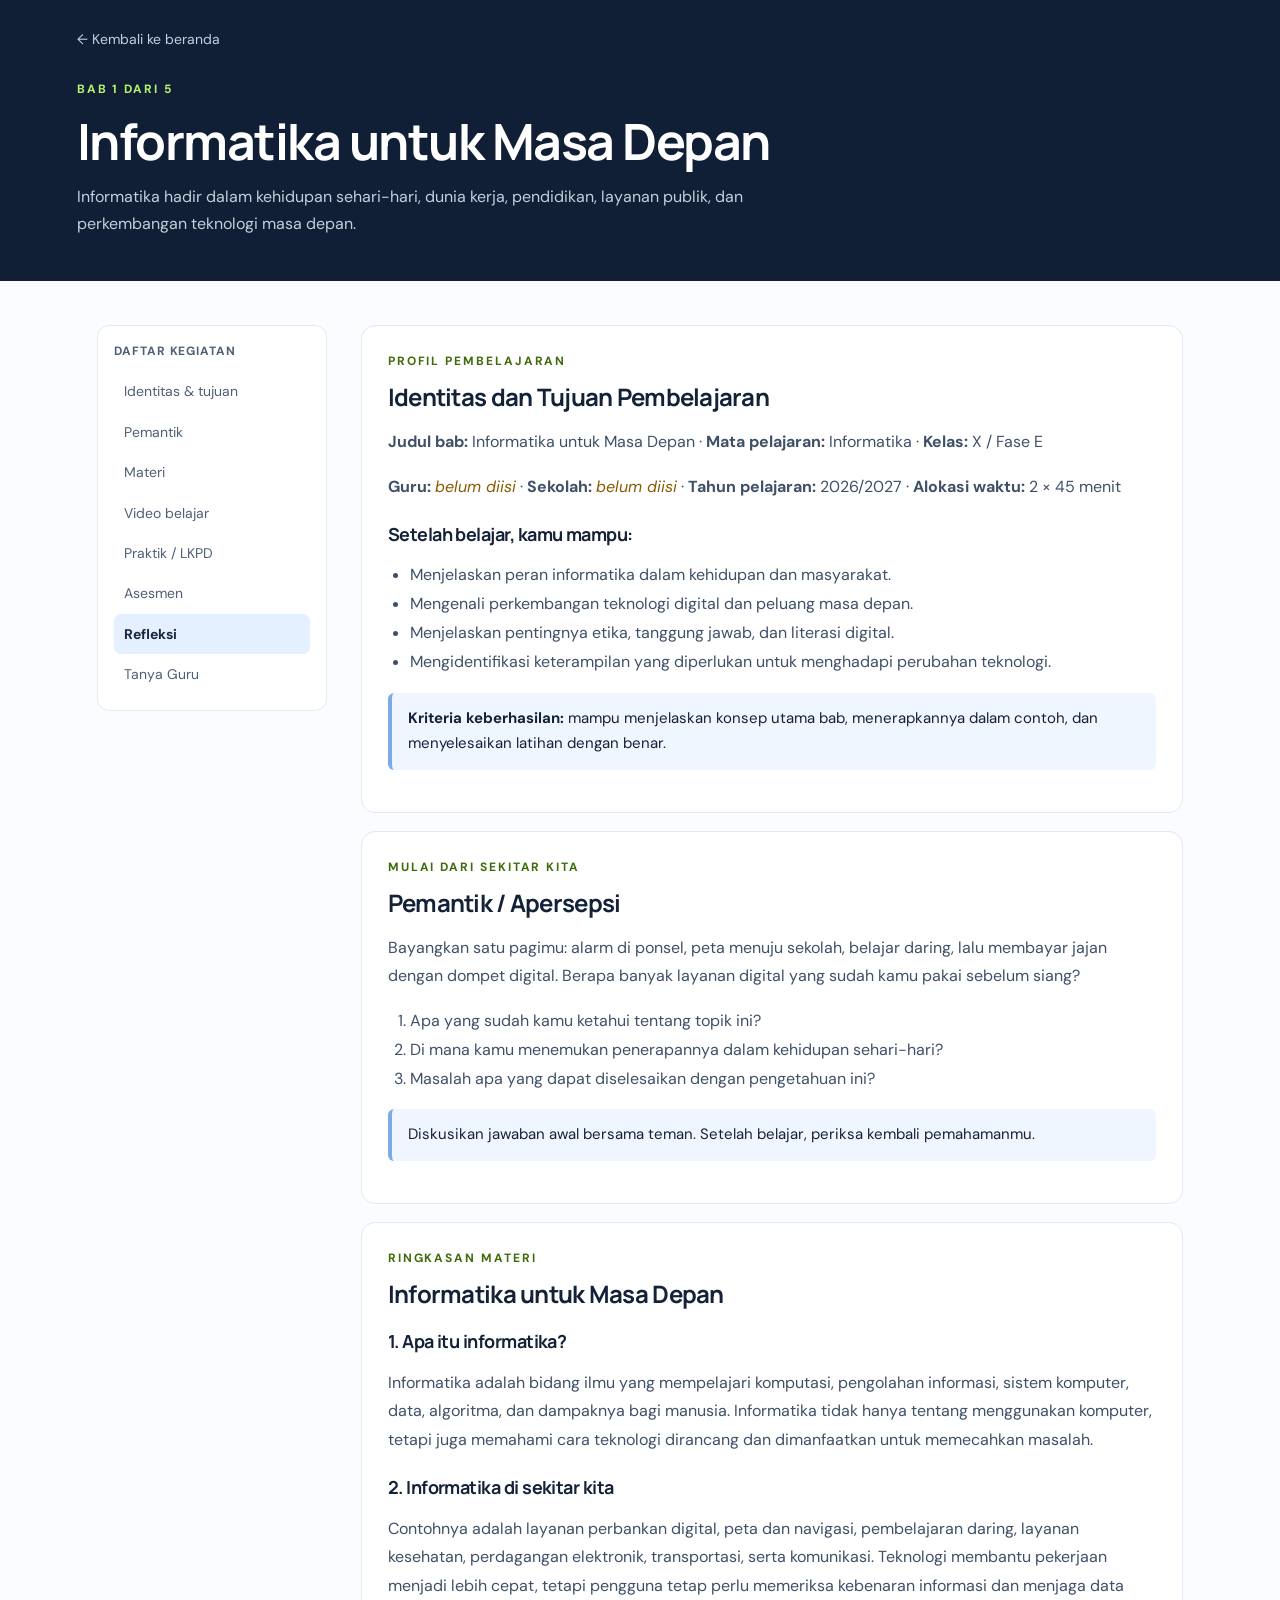
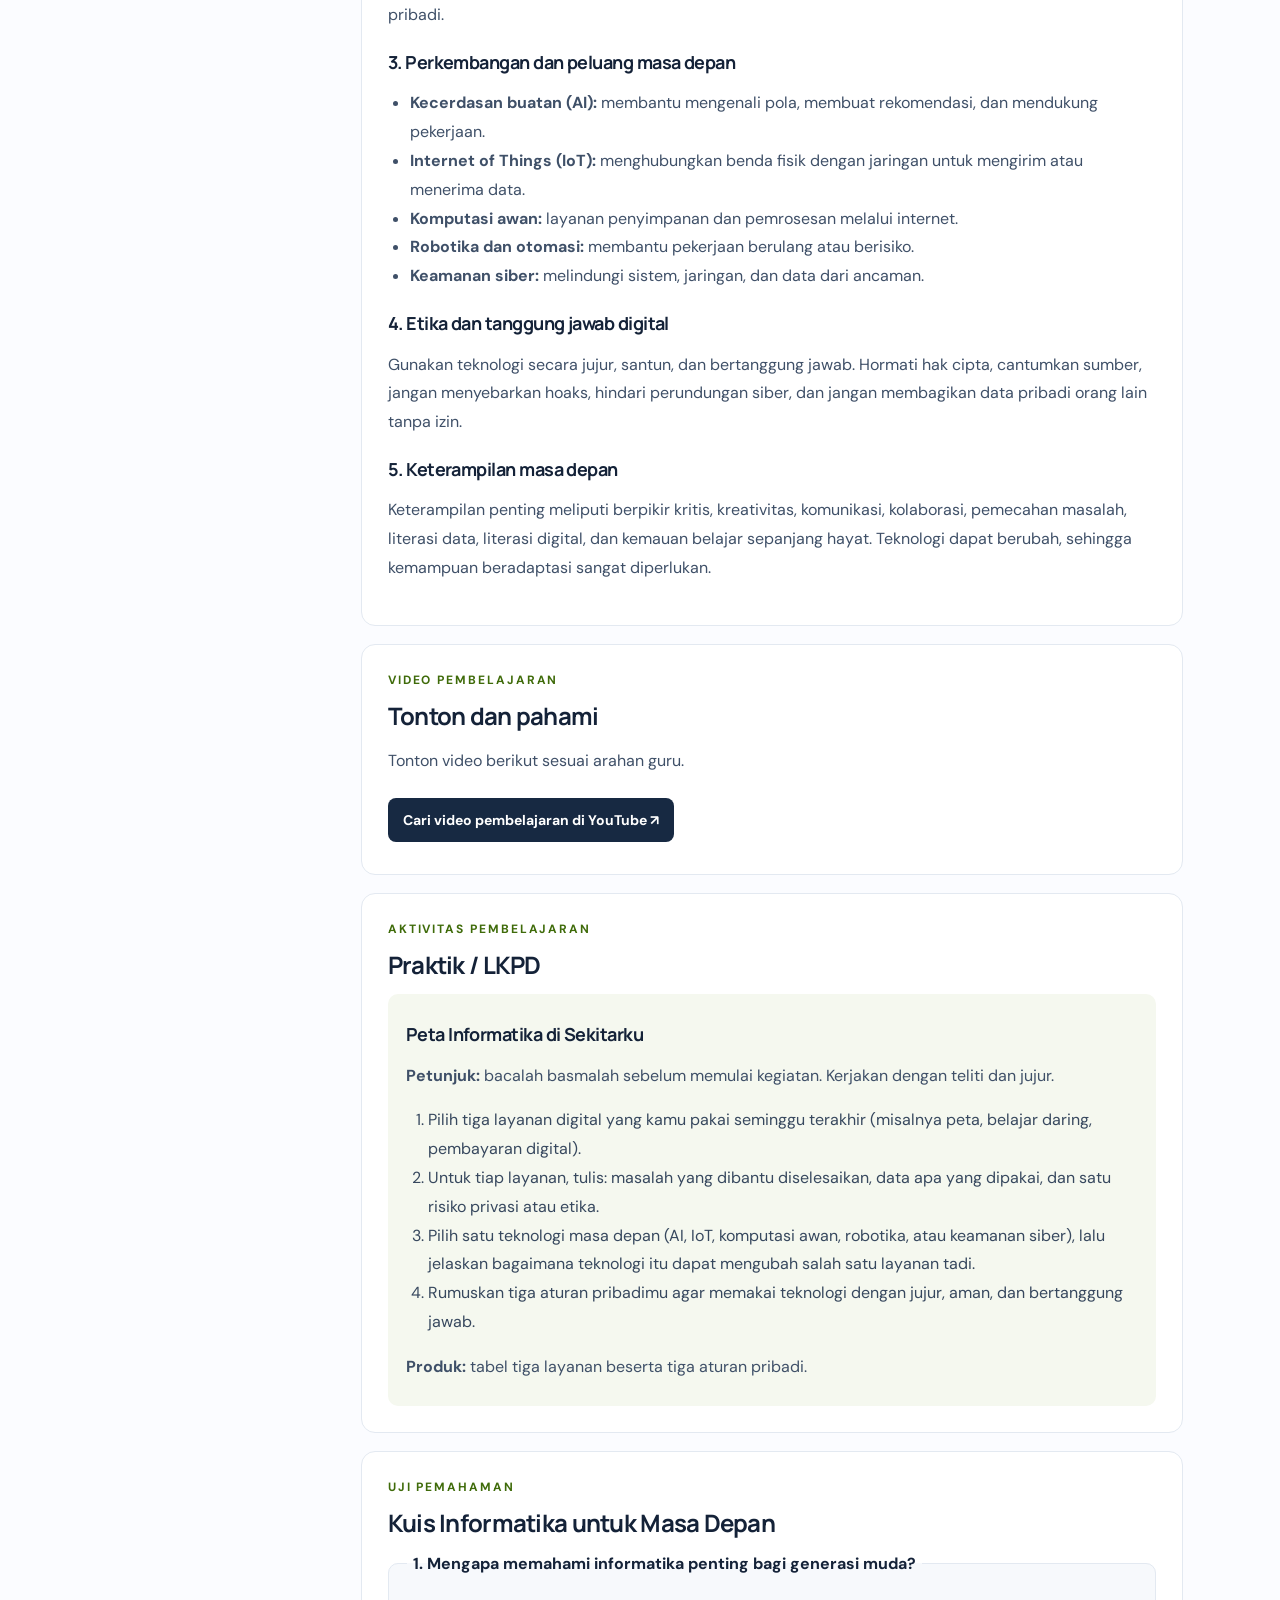
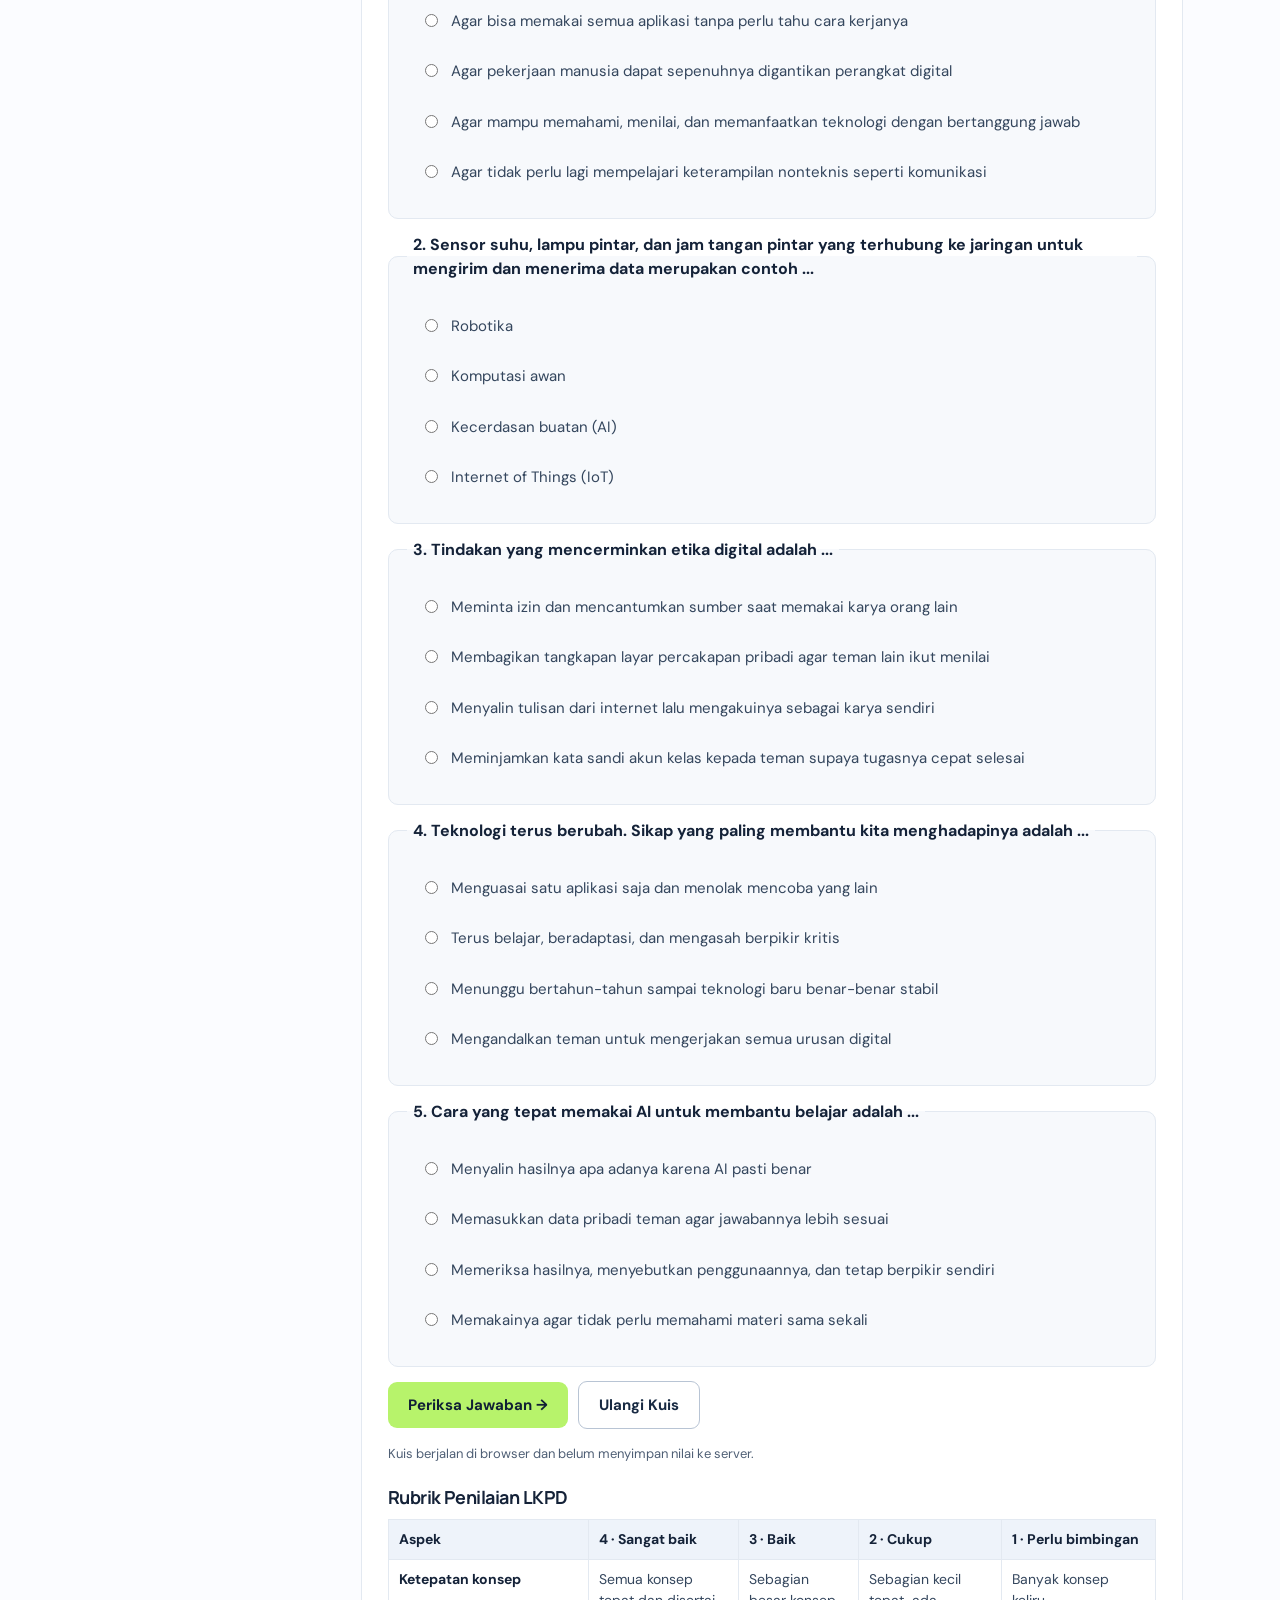
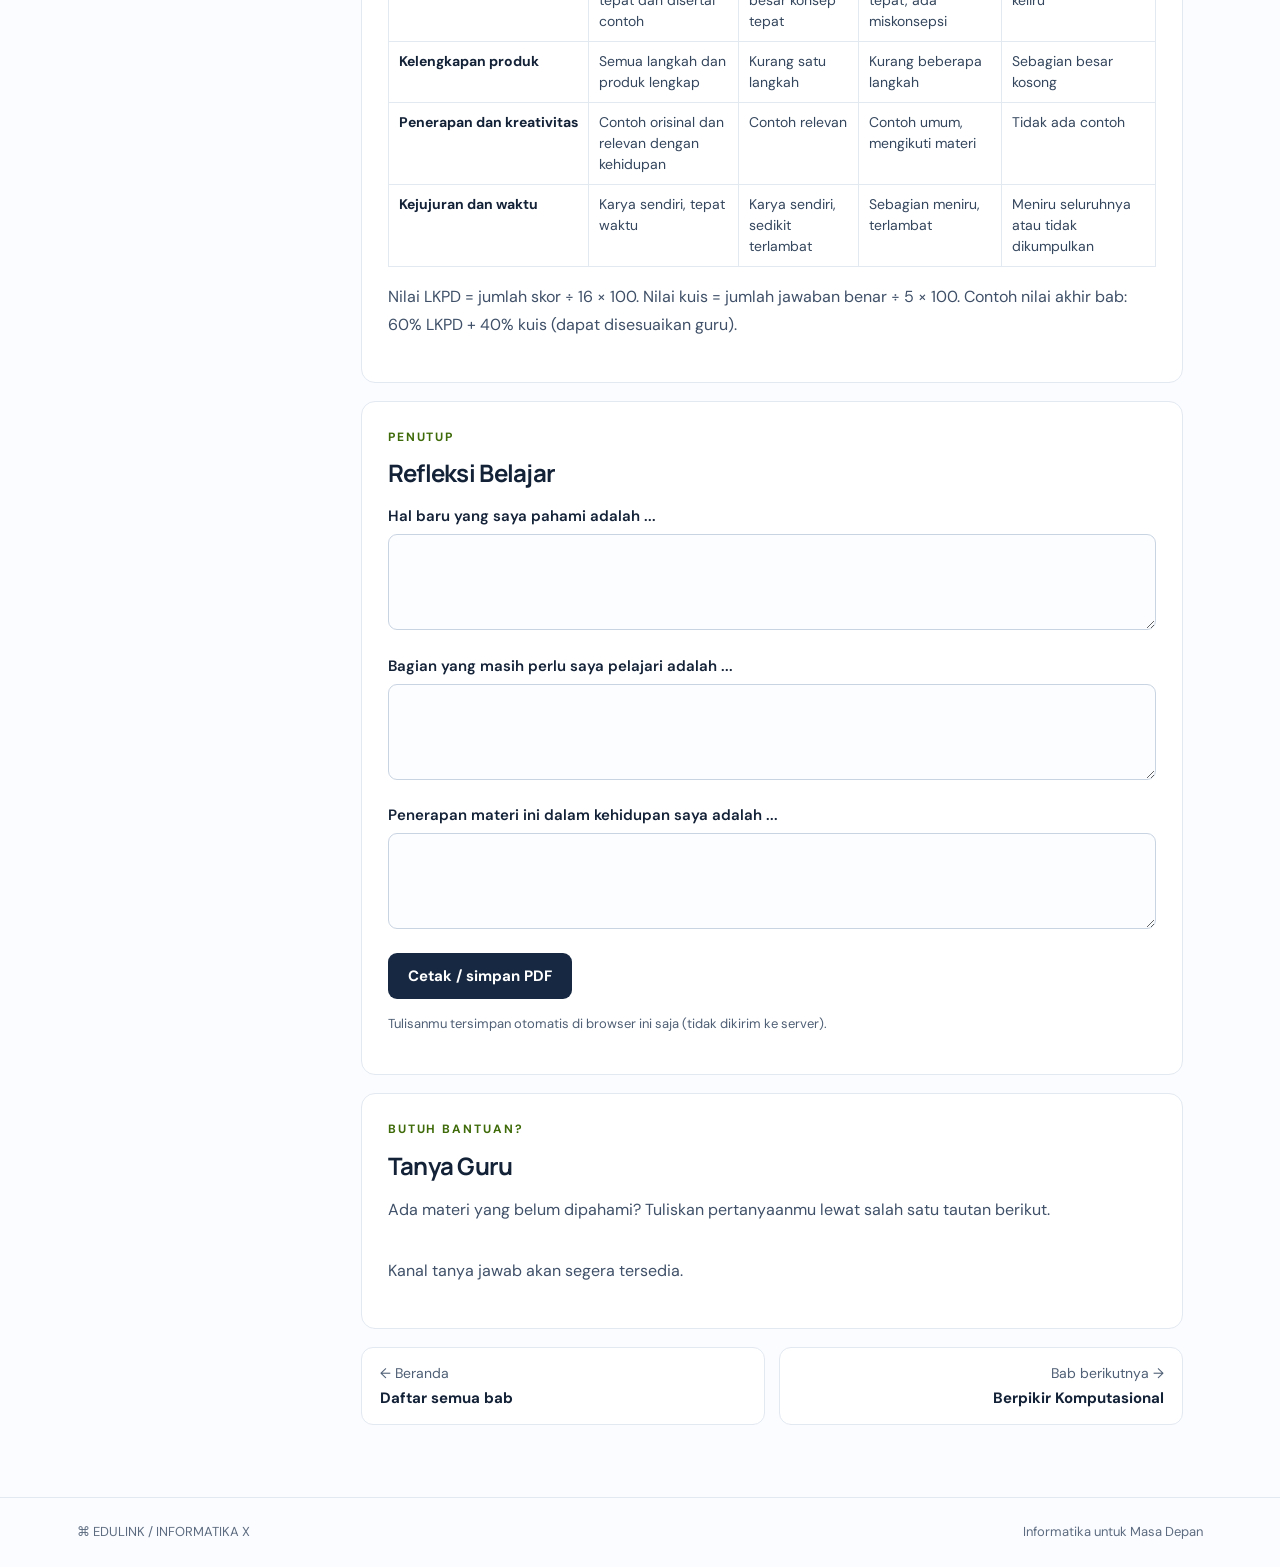
==== bab1.html @ 42da3003 "Add files via upload" ====
<!doctype html><html lang="id"><head><meta charset="utf-8"><meta name="viewport" content="width=device-width,initial-scale=1">
<title>Informatika untuk Masa Depan · Edulink Informatika X</title><meta name="description" content="Peran informatika, teknologi masa depan, etika, dan keterampilan digital."><meta name="theme-color" content="#101f35">
<meta property="og:title" content="Informatika untuk Masa Depan · Edulink Informatika X"><meta property="og:description" content="Peran informatika, teknologi masa depan, etika, dan keterampilan digital."><meta property="og:type" content="website">
<link rel="icon" href="data:image/svg+xml,%3Csvg xmlns='http://www.w3.org/2000/svg' viewBox='0 0 32 32'%3E%3Crect width='32' height='32' rx='8' fill='%23b7f36b'/%3E%3Ctext x='16' y='23' font-size='20' text-anchor='middle' fill='%23101f35'%3E%E2%8C%98%3C/text%3E%3C/svg%3E">
<link rel="preconnect" href="https://fonts.googleapis.com"><link rel="preconnect" href="https://fonts.gstatic.com" crossorigin>
<link rel="stylesheet" href="https://fonts.googleapis.com/css2?family=DM+Sans:wght@400;500;600;700&family=Manrope:wght@700;800&display=swap">
<link rel="stylesheet" href="style.css"></head><body data-bab="1" data-judul="Bab 1: Informatika untuk Masa Depan">
<a class="skip" href="#materi">Lewati ke materi</a>
<header class="subhero"><a class="back" href="index.html">← Kembali ke beranda</a><div class="eyebrow" style="margin-top:28px">BAB 1 DARI 5</div><h1 style="margin-top:0">Informatika untuk Masa Depan</h1><p>Informatika hadir dalam kehidupan sehari-hari, dunia kerja, pendidikan, layanan publik, dan perkembangan teknologi masa depan.</p></header>
<div class="layout"><aside class="side" aria-label="Daftar kegiatan"><b>DAFTAR KEGIATAN</b><a href="#identitas">Identitas & tujuan</a><a href="#pemantik">Pemantik</a><a href="#materi">Materi</a><a href="#video">Video belajar</a><a href="#praktik">Praktik / LKPD</a><a href="#asesmen">Asesmen</a><a href="#refleksi">Refleksi</a><a href="#tanya">Tanya Guru</a></aside>
<main class="content">
<section id="identitas"><div class="eyebrow">PROFIL PEMBELAJARAN</div><h2>Identitas dan Tujuan Pembelajaran</h2><p><b>Judul bab:</b> Informatika untuk Masa Depan · <b>Mata pelajaran:</b> Informatika · <b>Kelas:</b> X / Fase E</p><p><b>Guru:</b> <span class="ed-empty" data-ed="guru">belum diisi</span> · <b>Sekolah:</b> <span class="ed-empty" data-ed="sekolah">belum diisi</span> · <b>Tahun pelajaran:</b> <span data-ed="tahun">2026/2027</span> · <b>Alokasi waktu:</b> <span class="ed-empty" data-ed="alokasi">belum diisi</span></p><h3>Setelah belajar, kamu mampu:</h3><ul><li>Menjelaskan peran informatika dalam kehidupan dan masyarakat.</li><li>Mengenali perkembangan teknologi digital dan peluang masa depan.</li><li>Menjelaskan pentingnya etika, tanggung jawab, dan literasi digital.</li><li>Mengidentifikasi keterampilan yang diperlukan untuk menghadapi perubahan teknologi.</li></ul><div class="callout"><b>Kriteria keberhasilan:</b> mampu menjelaskan konsep utama bab, menerapkannya dalam contoh, dan menyelesaikan latihan dengan benar.</div></section>
<section id="pemantik"><div class="eyebrow">MULAI DARI SEKITAR KITA</div><h2>Pemantik / Apersepsi</h2><p>Bayangkan satu pagimu: alarm di ponsel, peta menuju sekolah, belajar daring, lalu membayar jajan dengan dompet digital. Berapa banyak layanan digital yang sudah kamu pakai sebelum siang?</p><ol><li>Apa yang sudah kamu ketahui tentang topik ini?</li><li>Di mana kamu menemukan penerapannya dalam kehidupan sehari-hari?</li><li>Masalah apa yang dapat diselesaikan dengan pengetahuan ini?</li></ol><div class="callout">Diskusikan jawaban awal bersama teman. Setelah belajar, periksa kembali pemahamanmu.</div><div id="pemantikExtra"></div></section>
<section id="materi"><div class="eyebrow">RINGKASAN MATERI</div><h2>Informatika untuk Masa Depan</h2><h3>1. Apa itu informatika?</h3><p>Informatika adalah bidang ilmu yang mempelajari komputasi, pengolahan informasi, sistem komputer, data, algoritma, dan dampaknya bagi manusia. Informatika tidak hanya tentang menggunakan komputer, tetapi juga memahami cara teknologi dirancang dan dimanfaatkan untuk memecahkan masalah.</p><h3>2. Informatika di sekitar kita</h3><p>Contohnya adalah layanan perbankan digital, peta dan navigasi, pembelajaran daring, layanan kesehatan, perdagangan elektronik, transportasi, serta komunikasi. Teknologi membantu pekerjaan menjadi lebih cepat, tetapi pengguna tetap perlu memeriksa kebenaran informasi dan menjaga data pribadi.</p><h3>3. Perkembangan dan peluang masa depan</h3><ul><li><b>Kecerdasan buatan (AI):</b> membantu mengenali pola, membuat rekomendasi, dan mendukung pekerjaan.</li><li><b>Internet of Things (IoT):</b> menghubungkan benda fisik dengan jaringan untuk mengirim atau menerima data.</li><li><b>Komputasi awan:</b> layanan penyimpanan dan pemrosesan melalui internet.</li><li><b>Robotika dan otomasi:</b> membantu pekerjaan berulang atau berisiko.</li><li><b>Keamanan siber:</b> melindungi sistem, jaringan, dan data dari ancaman.</li></ul><h3>4. Etika dan tanggung jawab digital</h3><p>Gunakan teknologi secara jujur, santun, dan bertanggung jawab. Hormati hak cipta, cantumkan sumber, jangan menyebarkan hoaks, hindari perundungan siber, dan jangan membagikan data pribadi orang lain tanpa izin.</p><h3>5. Keterampilan masa depan</h3><p>Keterampilan penting meliputi berpikir kritis, kreativitas, komunikasi, kolaborasi, pemecahan masalah, literasi data, literasi digital, dan kemauan belajar sepanjang hayat. Teknologi dapat berubah, sehingga kemampuan beradaptasi sangat diperlukan.</p><div id="materiExtra"></div></section>
<section id="video"><div class="eyebrow">VIDEO PEMBELAJARAN</div><h2>Tonton dan pahami</h2><div id="videoList"><p>Tonton video berikut sesuai arahan guru.</p><a class="resource" target="_blank" rel="noopener" href="https://www.youtube.com/results?search_query=informatika+masa+depan+kelas+10">Cari video pembelajaran di YouTube ↗</a></div></section>
<section id="praktik"><div class="eyebrow">AKTIVITAS PEMBELAJARAN</div><h2>Praktik / LKPD</h2><div class="task"><h3>Peta Informatika di Sekitarku</h3><p><b>Petunjuk:</b> bacalah basmalah sebelum memulai kegiatan. Kerjakan dengan teliti dan jujur.</p><ol><li>Pilih tiga layanan digital yang kamu pakai seminggu terakhir (misalnya peta, belajar daring, pembayaran digital).</li><li>Untuk tiap layanan, tulis: masalah yang dibantu diselesaikan, data apa yang dipakai, dan satu risiko privasi atau etika.</li><li>Pilih satu teknologi masa depan (AI, IoT, komputasi awan, robotika, atau keamanan siber), lalu jelaskan bagaimana teknologi itu dapat mengubah salah satu layanan tadi.</li><li>Rumuskan tiga aturan pribadimu agar memakai teknologi dengan jujur, aman, dan bertanggung jawab.</li></ol><p><b>Produk:</b> tabel tiga layanan beserta tiga aturan pribadi.</p></div><div id="praktikExtra"></div></section>
<section id="asesmen"><div class="eyebrow">UJI PEMAHAMAN</div><h2>Kuis Informatika untuk Masa Depan</h2><form id="quiz" novalidate><fieldset class="quiz-q" data-answer="c"><legend>1. Mengapa memahami informatika penting bagi generasi muda?</legend><label><input type="radio" name="q1" value="a"> <span>Agar bisa memakai semua aplikasi tanpa perlu tahu cara kerjanya</span></label><label><input type="radio" name="q1" value="b"> <span>Agar pekerjaan manusia dapat sepenuhnya digantikan perangkat digital</span></label><label><input type="radio" name="q1" value="c"> <span>Agar mampu memahami, menilai, dan memanfaatkan teknologi dengan bertanggung jawab</span></label><label><input type="radio" name="q1" value="d"> <span>Agar tidak perlu lagi mempelajari keterampilan nonteknis seperti komunikasi</span></label><p class="explain" hidden>Informatika bukan sekadar memakai perangkat. Kita perlu memahami cara kerja teknologi agar dapat menilai dan memanfaatkannya secara bertanggung jawab.</p></fieldset><fieldset class="quiz-q" data-answer="d"><legend>2. Sensor suhu, lampu pintar, dan jam tangan pintar yang terhubung ke jaringan untuk mengirim dan menerima data merupakan contoh ...</legend><label><input type="radio" name="q2" value="a"> <span>Robotika</span></label><label><input type="radio" name="q2" value="b"> <span>Komputasi awan</span></label><label><input type="radio" name="q2" value="c"> <span>Kecerdasan buatan (AI)</span></label><label><input type="radio" name="q2" value="d"> <span>Internet of Things (IoT)</span></label><p class="explain" hidden>IoT menghubungkan benda fisik ke jaringan agar dapat bertukar data. Komputasi awan adalah layanan penyimpanan dan pemrosesan lewat internet, sedangkan AI berfokus pada pengenalan pola dan rekomendasi.</p></fieldset><fieldset class="quiz-q" data-answer="a"><legend>3. Tindakan yang mencerminkan etika digital adalah ...</legend><label><input type="radio" name="q3" value="a"> <span>Meminta izin dan mencantumkan sumber saat memakai karya orang lain</span></label><label><input type="radio" name="q3" value="b"> <span>Membagikan tangkapan layar percakapan pribadi agar teman lain ikut menilai</span></label><label><input type="radio" name="q3" value="c"> <span>Menyalin tulisan dari internet lalu mengakuinya sebagai karya sendiri</span></label><label><input type="radio" name="q3" value="d"> <span>Meminjamkan kata sandi akun kelas kepada teman supaya tugasnya cepat selesai</span></label><p class="explain" hidden>Etika digital berarti menghormati hak cipta dan privasi orang lain serta menjaga keamanan akun.</p></fieldset><fieldset class="quiz-q" data-answer="b"><legend>4. Teknologi terus berubah. Sikap yang paling membantu kita menghadapinya adalah ...</legend><label><input type="radio" name="q4" value="a"> <span>Menguasai satu aplikasi saja dan menolak mencoba yang lain</span></label><label><input type="radio" name="q4" value="b"> <span>Terus belajar, beradaptasi, dan mengasah berpikir kritis</span></label><label><input type="radio" name="q4" value="c"> <span>Menunggu bertahun-tahun sampai teknologi baru benar-benar stabil</span></label><label><input type="radio" name="q4" value="d"> <span>Mengandalkan teman untuk mengerjakan semua urusan digital</span></label><p class="explain" hidden>Karena teknologi cepat berubah, kemampuan belajar sepanjang hayat dan beradaptasi lebih penting daripada menguasai satu alat saja.</p></fieldset><fieldset class="quiz-q" data-answer="c"><legend>5. Cara yang tepat memakai AI untuk membantu belajar adalah ...</legend><label><input type="radio" name="q5" value="a"> <span>Menyalin hasilnya apa adanya karena AI pasti benar</span></label><label><input type="radio" name="q5" value="b"> <span>Memasukkan data pribadi teman agar jawabannya lebih sesuai</span></label><label><input type="radio" name="q5" value="c"> <span>Memeriksa hasilnya, menyebutkan penggunaannya, dan tetap berpikir sendiri</span></label><label><input type="radio" name="q5" value="d"> <span>Memakainya agar tidak perlu memahami materi sama sekali</span></label><p class="explain" hidden>AI bisa keliru. Hasilnya perlu diperiksa, penggunaannya disebutkan secara jujur, dan data pribadi orang lain tidak boleh dimasukkan sembarangan.</p></fieldset><div class="quiz-actions"><button class="btn" type="submit">Periksa Jawaban →</button><button class="btn btn-ghost" type="reset" id="quizReset" hidden>Ulangi Kuis</button></div><div class="quiz-result" id="result" role="status" aria-live="polite"></div></form><p class="muted small-note">Kuis berjalan di browser dan belum menyimpan nilai ke server.</p><h3>Rubrik Penilaian LKPD</h3><div class="table-scroll"><table class="rubrik"><thead><tr><th>Aspek</th><th>4 · Sangat baik</th><th>3 · Baik</th><th>2 · Cukup</th><th>1 · Perlu bimbingan</th></tr></thead><tbody>
<tr><td>Ketepatan konsep</td><td>Semua konsep tepat dan disertai contoh</td><td>Sebagian besar konsep tepat</td><td>Sebagian kecil tepat, ada miskonsepsi</td><td>Banyak konsep keliru</td></tr>
<tr><td>Kelengkapan produk</td><td>Semua langkah dan produk lengkap</td><td>Kurang satu langkah</td><td>Kurang beberapa langkah</td><td>Sebagian besar kosong</td></tr>
<tr><td>Penerapan dan kreativitas</td><td>Contoh orisinal dan relevan dengan kehidupan</td><td>Contoh relevan</td><td>Contoh umum, mengikuti materi</td><td>Tidak ada contoh</td></tr>
<tr><td>Kejujuran dan waktu</td><td>Karya sendiri, tepat waktu</td><td>Karya sendiri, sedikit terlambat</td><td>Sebagian meniru, terlambat</td><td>Meniru seluruhnya atau tidak dikumpulkan</td></tr>
</tbody></table></div>
<p class="muted">Nilai LKPD = jumlah skor ÷ 16 × 100. Nilai kuis = jumlah jawaban benar ÷ 5 × 100. Contoh nilai akhir bab: 60% LKPD + 40% kuis (dapat disesuaikan guru).</p><div id="asesmenExtra"></div></section>
<section id="refleksi"><div class="eyebrow">PENUTUP</div><h2>Refleksi Belajar</h2><div class="reflect"><label for="r1">Hal baru yang saya pahami adalah ...</label><textarea id="r1" data-save="bab1-r1" rows="3"></textarea><label for="r2">Bagian yang masih perlu saya pelajari adalah ...</label><textarea id="r2" data-save="bab1-r2" rows="3"></textarea><label for="r3">Penerapan materi ini dalam kehidupan saya adalah ...</label><textarea id="r3" data-save="bab1-r3" rows="3"></textarea><div class="quiz-actions"><button class="btn btn-dark" type="button" id="printBtn">Cetak / simpan PDF</button></div><p class="muted small-note">Tulisanmu tersimpan otomatis di browser ini saja (tidak dikirim ke server).</p></div></section>
<section id="tanya"><div class="eyebrow">BUTUH BANTUAN?</div><h2>Tanya Guru</h2><p>Ada materi yang belum dipahami? Tuliskan pertanyaanmu lewat salah satu tautan berikut.</p><div class="ask-grid" id="tanyaLinks"><p class="muted">Kanal tanya jawab akan segera tersedia.</p></div></section>
<nav class="pager" aria-label="Navigasi bab"><a class="prev" href="index.html"><span>← Beranda</span><strong>Daftar semua bab</strong></a><a class="next" href="bab2.html"><span>Bab berikutnya →</span><strong>Berpikir Komputasional</strong></a></nav>
</main></div>
<footer><a href="index.html">⌘ EDULINK / INFORMATIKA X</a><span>Informatika untuk Masa Depan</span></footer>
<script src="pengaturan.js"></script><script src="script.js"></script></body></html>
---- style.css ----
/* ==========================================================
   Edulink Informatika X — style.css
   Bagian: 1 Dasar · 2 Navigasi & hero · 3 Beranda · 4 Halaman bab
           5 Kuis · 6 Refleksi · 7 Footer · 8 Responsif · 9 Cetak
   ========================================================== */

/* 1. DASAR ---------------------------------------------------- */
:root{
  --ink:#142238; --navy:#101f35; --navy-2:#172942;
  --muted:#4f5f75; --line:#e3e9f1; --bg:#fbfcff;
  --accent:#b7f36b; --accent-dark:#3f6b0a;
  --blue:#dcecff; --violet:#e9e4ff; --mint:#dcf5e3; --peach:#ffe8d6; --sand:#fdf3c8;
  --ok:#17653a; --ok-bg:#e6f7ec; --bad:#9b1c1c; --bad-bg:#fdeaea;
}
*{box-sizing:border-box}
html{scroll-behavior:smooth}
body{margin:0;color:var(--ink);background:var(--bg);font-family:'DM Sans',system-ui,-apple-system,'Segoe UI',sans-serif;font-size:16px;line-height:1.6}
h1,h2,h3{font-family:Manrope,'DM Sans',system-ui,sans-serif;letter-spacing:-.03em;line-height:1.2}
a{color:inherit;text-decoration:none}
img{max-width:100%;height:auto}
:focus-visible{outline:3px solid #5b9cf5;outline-offset:2px;border-radius:4px}
.skip{position:absolute;left:-999px;top:8px;background:var(--accent);color:var(--navy);padding:10px 14px;border-radius:8px;font-weight:700;z-index:99}
.skip:focus{left:8px}
.wrap{max-width:1240px;margin:0 auto;padding:72px max(6vw,24px)}
.muted{color:var(--muted);font-size:15px;line-height:1.7}
.eyebrow{font-size:12px;font-weight:700;letter-spacing:.16em;color:var(--accent-dark);margin-bottom:12px}
.hero .eyebrow,.guide-band .eyebrow,.subhero .eyebrow{color:var(--accent)}
.btn{display:inline-flex;align-items:center;justify-content:center;gap:14px;padding:13px 20px;border-radius:9px;font:700 15px 'DM Sans',sans-serif;background:var(--accent);color:var(--navy);border:0;cursor:pointer;transition:transform .2s,box-shadow .2s}
.btn:hover{transform:translateY(-2px);box-shadow:0 6px 16px #0000001f}
.btn-dark{background:var(--navy-2);color:#fff}
.btn-ghost{background:transparent;color:var(--navy-2);border:1.5px solid #b8c4d4}

/* 2. NAVIGASI & HERO ------------------------------------------ */
.hero{min-height:560px;background:var(--navy);color:#fff;position:relative;overflow:hidden;padding:0 max(6vw,24px)}
.nav{height:82px;display:flex;align-items:center;justify-content:space-between;position:relative;z-index:5;border-bottom:1px solid #ffffff20}
.brand{font-family:Manrope,sans-serif;font-weight:800;letter-spacing:.04em}
.brand i{font-style:normal;font-weight:500;color:#9eacc0}
.nav-links{display:flex;gap:30px;font-size:15px;color:#d3dce8}
.nav-links a:hover{color:var(--accent)}
.menu-toggle{display:none;background:none;color:#fff;border:0;font-size:26px;cursor:pointer;padding:6px 10px}
.hero-content{position:relative;z-index:2;padding:90px 0 80px;max-width:640px}
.hero h1{font-size:clamp(42px,7vw,72px);margin:0 0 22px;line-height:1.06}
.hero h1 span{color:var(--accent)}
.hero-content>p{max-width:500px;color:#c3cfdd;font-size:17px;line-height:1.75;margin:0 0 30px}
.hero-orbit{position:absolute;border:1px solid #ffffff14;border-radius:50%;pointer-events:none}
.orbit-one{width:530px;height:530px;right:-100px;top:100px}
.orbit-two{width:360px;height:360px;right:-15px;top:185px;background:radial-gradient(circle,#b7f36b14,transparent 68%)}

/* 3. BERANDA --------------------------------------------------- */
.intro{display:flex;justify-content:space-between;align-items:end;gap:28px;margin-bottom:32px}
.intro h2{font-size:clamp(26px,4vw,34px);margin:0}
.intro .muted{max-width:360px;margin:0}
.grid{display:grid;grid-template-columns:repeat(auto-fit,minmax(300px,1fr));gap:22px}
.card{padding:28px;border-radius:18px;display:flex;flex-direction:column;align-items:flex-start;min-height:290px}
.card .num{font:800 28px Manrope,sans-serif;color:#44607f;margin-bottom:14px}
.card h3{font-size:23px;margin:0 0 10px}
.card .desc{font-size:15px;line-height:1.7;color:#43556b;margin:0 0 22px}
.card .btn{margin-top:auto;background:var(--navy-2);color:#fff}
.c1{background:var(--blue)}.c2{background:var(--violet)}.c3{background:var(--mint)}.c4{background:var(--peach)}.c5{background:var(--sand)}
.guide-band{background:var(--navy-2);color:#fff}
.guide-band h2{font-size:clamp(26px,4vw,36px);margin:0 0 30px}
.steps{display:grid;grid-template-columns:repeat(auto-fit,minmax(220px,1fr));gap:24px}
.steps p{margin:0;color:#c3cfdd;font-size:15px;line-height:1.7}
.steps b{color:var(--accent);font:700 15px Manrope,sans-serif}

/* 4. HALAMAN BAB ------------------------------------------------ */
.subhero{background:var(--navy);color:#fff;padding:26px max(6vw,24px) 44px}
.back{font-size:14px;color:#c3cfdd}
.back:hover{color:var(--accent)}
.subhero h1{font-size:clamp(32px,5vw,50px);margin:30px 0 12px}
.subhero p{color:#c3cfdd;max-width:700px;line-height:1.7;font-size:16px;margin:0}
.layout{max-width:1240px;margin:0 auto;padding:44px max(6vw,24px) 72px;display:grid;grid-template-columns:230px minmax(0,1fr);gap:34px}
.side{position:sticky;top:20px;align-self:start;background:#fff;border:1px solid var(--line);padding:16px;border-radius:12px}
.side b{display:block;font-size:12px;letter-spacing:.08em;margin-bottom:10px;color:var(--muted)}
.side a{display:block;padding:9px 10px;border-radius:7px;font-size:14px;color:var(--muted)}
.side a:hover{background:#edf4ff;color:var(--navy-2)}
.side a.active{background:#e4efff;color:var(--navy-2);font-weight:700}
.content section{scroll-margin-top:20px;background:#fff;border:1px solid var(--line);border-radius:14px;padding:26px;margin-bottom:18px}
.content h2{font-size:24px;margin:0 0 14px}
.content h3{font-size:18px;margin:22px 0 8px}
.content p,.content li{font-size:16px;line-height:1.8;color:#3f5068}
.content ul,.content ol{padding-left:22px}
.callout{background:#f0f6ff;border-left:4px solid #7ca9e8;padding:13px 16px;border-radius:6px;margin:16px 0;font-size:15px;line-height:1.7}
.resource{display:inline-block;background:var(--navy-2);color:#fff;border-radius:8px;padding:11px 15px;font-size:14px;font-weight:700;margin:6px 6px 6px 0}
.resource:hover{background:#24406b}
.task{background:#f5f8ef;border-radius:10px;padding:8px 18px}
.task li{color:#37485e}
.small-note{font-size:13px!important;color:var(--muted)!important}
.pager{display:flex;justify-content:space-between;gap:14px;flex-wrap:wrap;margin-top:8px}
.pager a{flex:1 1 220px;background:#fff;border:1px solid var(--line);border-radius:12px;padding:14px 18px;font-size:14px;color:var(--muted)}
.pager a:hover{border-color:#9db8dc;background:#f4f8ff}
.pager strong{display:block;color:var(--ink);font-size:15px;margin-top:2px}
.pager .next{text-align:right}

/* 5. KUIS ---------------------------------------------------------- */
.quiz-q{border:1px solid var(--line);background:#f7f9fc;border-radius:10px;padding:16px 18px;margin:0 0 14px;min-width:0}
.quiz-q legend{font-weight:700;font-size:16px;line-height:1.5;padding:0 6px;color:var(--ink)}
.quiz-q label{display:flex;gap:10px;align-items:flex-start;font-size:15px;line-height:1.5;margin:8px 0;padding:9px 12px;border:1px solid transparent;border-radius:8px;color:#34465d;cursor:pointer}
.quiz-q label:hover{background:#edf2f9}
.quiz-q input{margin-top:4px;accent-color:#2a5db0}
.quiz-q.unanswered{border-color:#d9822b;background:#fff8ef}
.quiz-q.correct{border-color:#5fb883}
.quiz-q.wrong{border-color:#d46a6a}
.quiz-q label.is-correct{background:var(--ok-bg);border-color:#5fb883;color:var(--ok);font-weight:600}
.quiz-q label.is-wrong{background:var(--bad-bg);border-color:#d46a6a;color:var(--bad)}
.explain{margin:10px 0 2px!important;padding:10px 12px;border-radius:8px;font-size:14px!important;line-height:1.6!important;background:#fff;border:1px solid var(--line)}
.explain .tag-ok{color:var(--ok);font-weight:700}
.explain .tag-bad{color:var(--bad);font-weight:700}
.quiz-actions{display:flex;gap:10px;flex-wrap:wrap;align-items:center;margin-top:6px}
.quiz-result{font-size:16px;font-weight:700;margin-top:14px;line-height:1.6}
.quiz-result:empty{display:none}
.quiz-result.warn{color:#9a5200}

/* 6. REFLEKSI ------------------------------------------------------ */
.reflect label{display:block;font-weight:600;font-size:15px;margin:16px 0 6px;color:var(--ink)}
.reflect textarea{width:100%;min-height:84px;padding:11px 13px;border:1px solid #c9d4e2;border-radius:9px;font:15px/1.6 'DM Sans',sans-serif;color:var(--ink);resize:vertical;background:#fcfdff}
.reflect textarea:focus{border-color:#5b9cf5;outline:none;box-shadow:0 0 0 3px #5b9cf533}
.reflect .quiz-actions{margin-top:16px}

/* 6b. VIDEO, TANYA GURU, RUBRIK ---------------------------------- */
.video-item{margin:0 0 22px}
.video-frame{position:relative;aspect-ratio:16/9;background:#0b1626;border-radius:12px;overflow:hidden}
.video-frame iframe{position:absolute;inset:0;width:100%;height:100%;border:0}
.video-meta{margin:8px 2px 0;font-size:15px;color:var(--muted)}
.video-meta strong{color:var(--ink)}
.ed-empty{color:#8a5a00;font-style:italic}
.ask-grid{display:grid;grid-template-columns:repeat(auto-fit,minmax(220px,1fr));gap:12px;margin-top:10px}
.ask-grid a{display:block;background:#f3f8ff;border:1px solid #cfe0f7;border-radius:12px;padding:14px 16px;font-weight:700;color:var(--navy-2)}
.ask-grid a:hover{background:#e6f0ff}
.ask-grid span{display:block;font-weight:400;font-size:13px;color:var(--muted);margin-top:2px}
.table-scroll{overflow-x:auto;margin:10px 0 6px;-webkit-overflow-scrolling:touch}
.rubrik{border-collapse:collapse;width:100%;min-width:640px;font-size:14px}
.rubrik th,.rubrik td{border:1px solid var(--line);padding:9px 10px;text-align:left;vertical-align:top;line-height:1.5;color:#34465d}
.rubrik th{background:#eef3fa;color:var(--ink)}
.rubrik td:first-child{font-weight:700;color:var(--ink);white-space:nowrap}

.extra-item{margin:4px 0 10px}
.extra-note{font-size:14px;color:var(--muted);margin-left:4px}
.extra:empty,#materiExtra:empty,#praktikExtra:empty,#asesmenExtra:empty,#pemantikExtra:empty{display:none}

/* 7. FOOTER --------------------------------------------------------- */
footer{border-top:1px solid var(--line);padding:24px max(6vw,24px);display:flex;justify-content:space-between;align-items:center;gap:14px;flex-wrap:wrap;font-size:13px;color:#5d6c80}

/* 8. RESPONSIF ---------------------------------------------------- */
@media(max-width:760px){
  .menu-toggle{display:block}
  .nav-links{display:none;position:absolute;right:0;top:72px;background:#20344e;padding:18px 22px;border-radius:10px;flex-direction:column;gap:18px;box-shadow:0 10px 30px #0006}
  .nav-links.open{display:flex}
  .hero{min-height:0}
  .hero-content{padding:64px 0 60px}
  .orbit-one{right:-350px}
  .wrap{padding:52px 24px}
  .intro{display:block}.intro .muted{margin-top:10px}
  .layout{grid-template-columns:minmax(0,1fr);padding:28px 24px 56px;gap:20px}
  .side{position:static;display:flex;gap:6px;overflow-x:auto;padding:10px;-webkit-overflow-scrolling:touch}
  .side b{display:none}
  .side a{white-space:nowrap;flex:0 0 auto;background:#f3f6fb}
  .content section{padding:20px 18px}
  .pager .next{text-align:left}
}
@media(prefers-reduced-motion:reduce){html{scroll-behavior:auto}.btn{transition:none}}

/* 9. CETAK ------------------------------------------------------------ */
@media print{
  .side,.nav,.back,.pager,.quiz-actions .btn,.resource,.skip{display:none!important}
  .subhero,.hero{background:#fff!important;color:#000!important;padding:0!important}
  .subhero p,.subhero h1{color:#000!important}
  .layout{display:block;padding:0}
  .content section{border:0;padding:8px 0;break-inside:avoid}
  body{font-size:12pt;background:#fff}
}
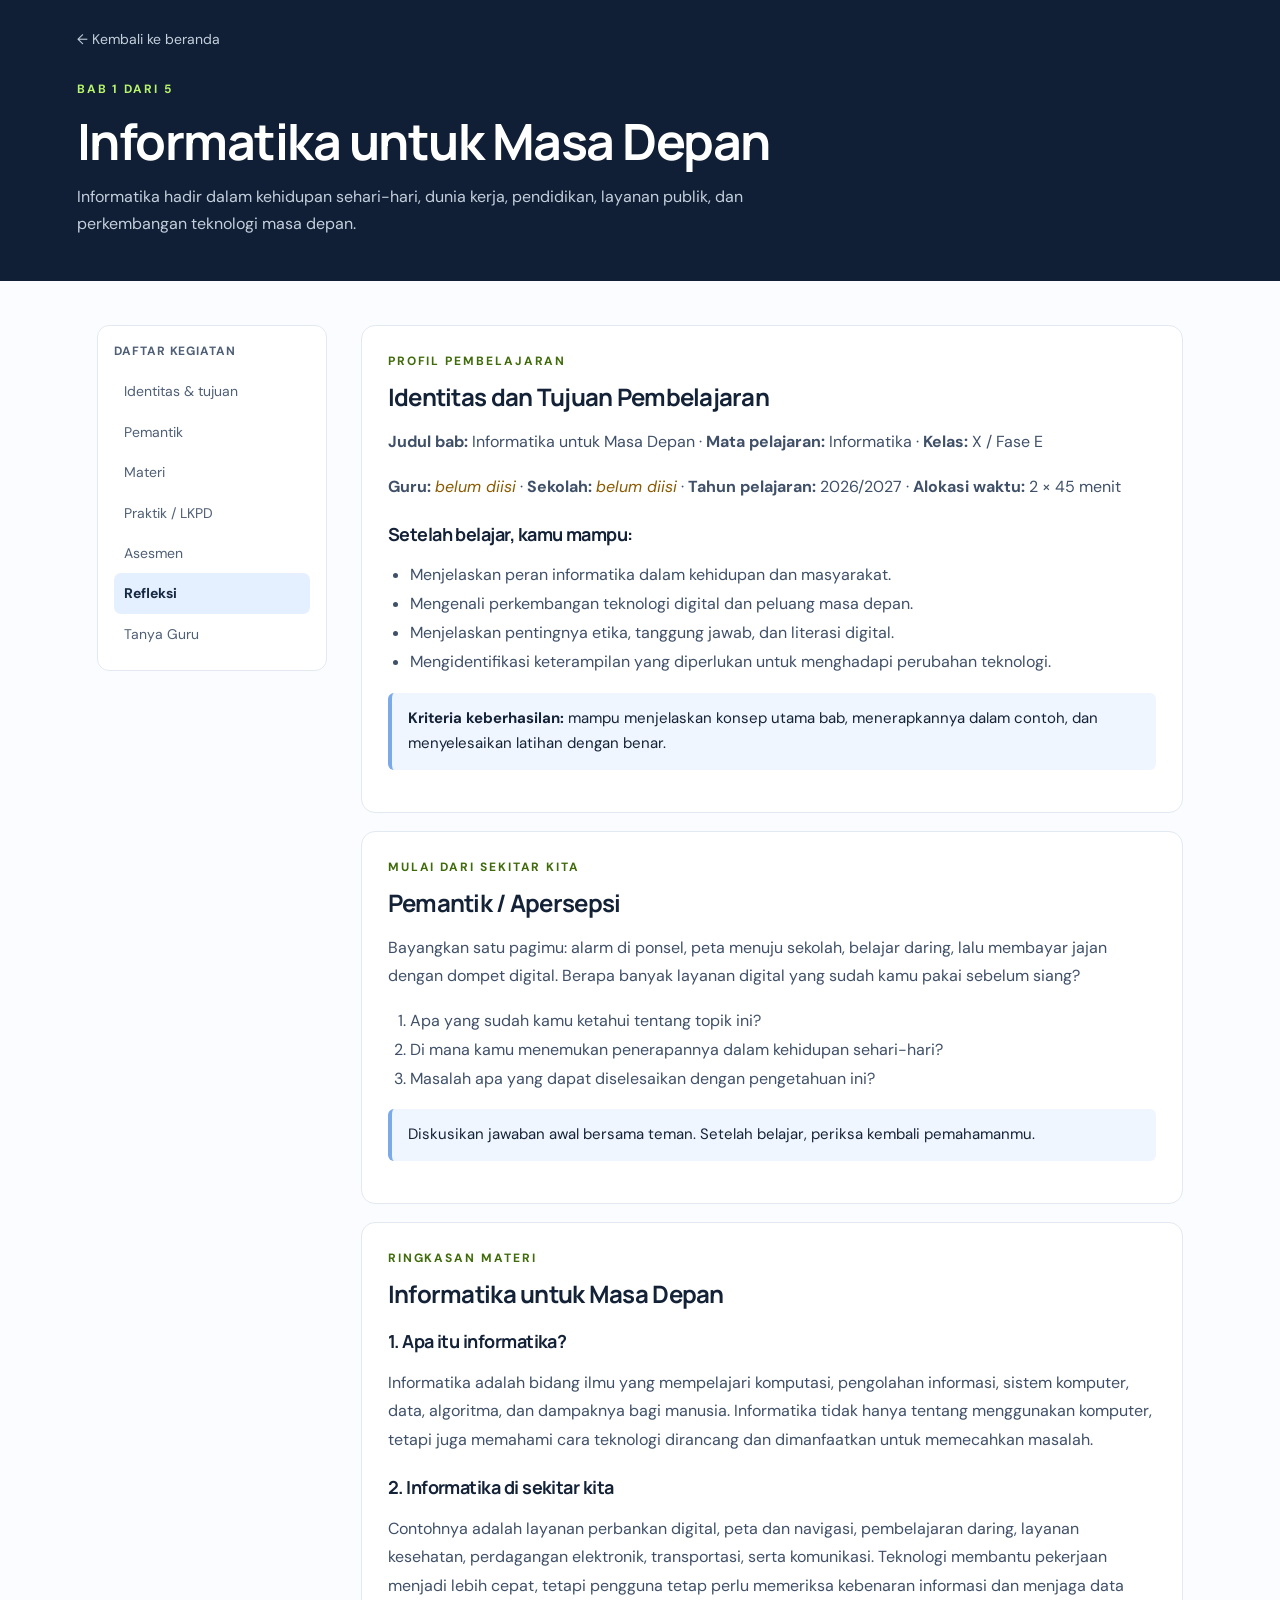
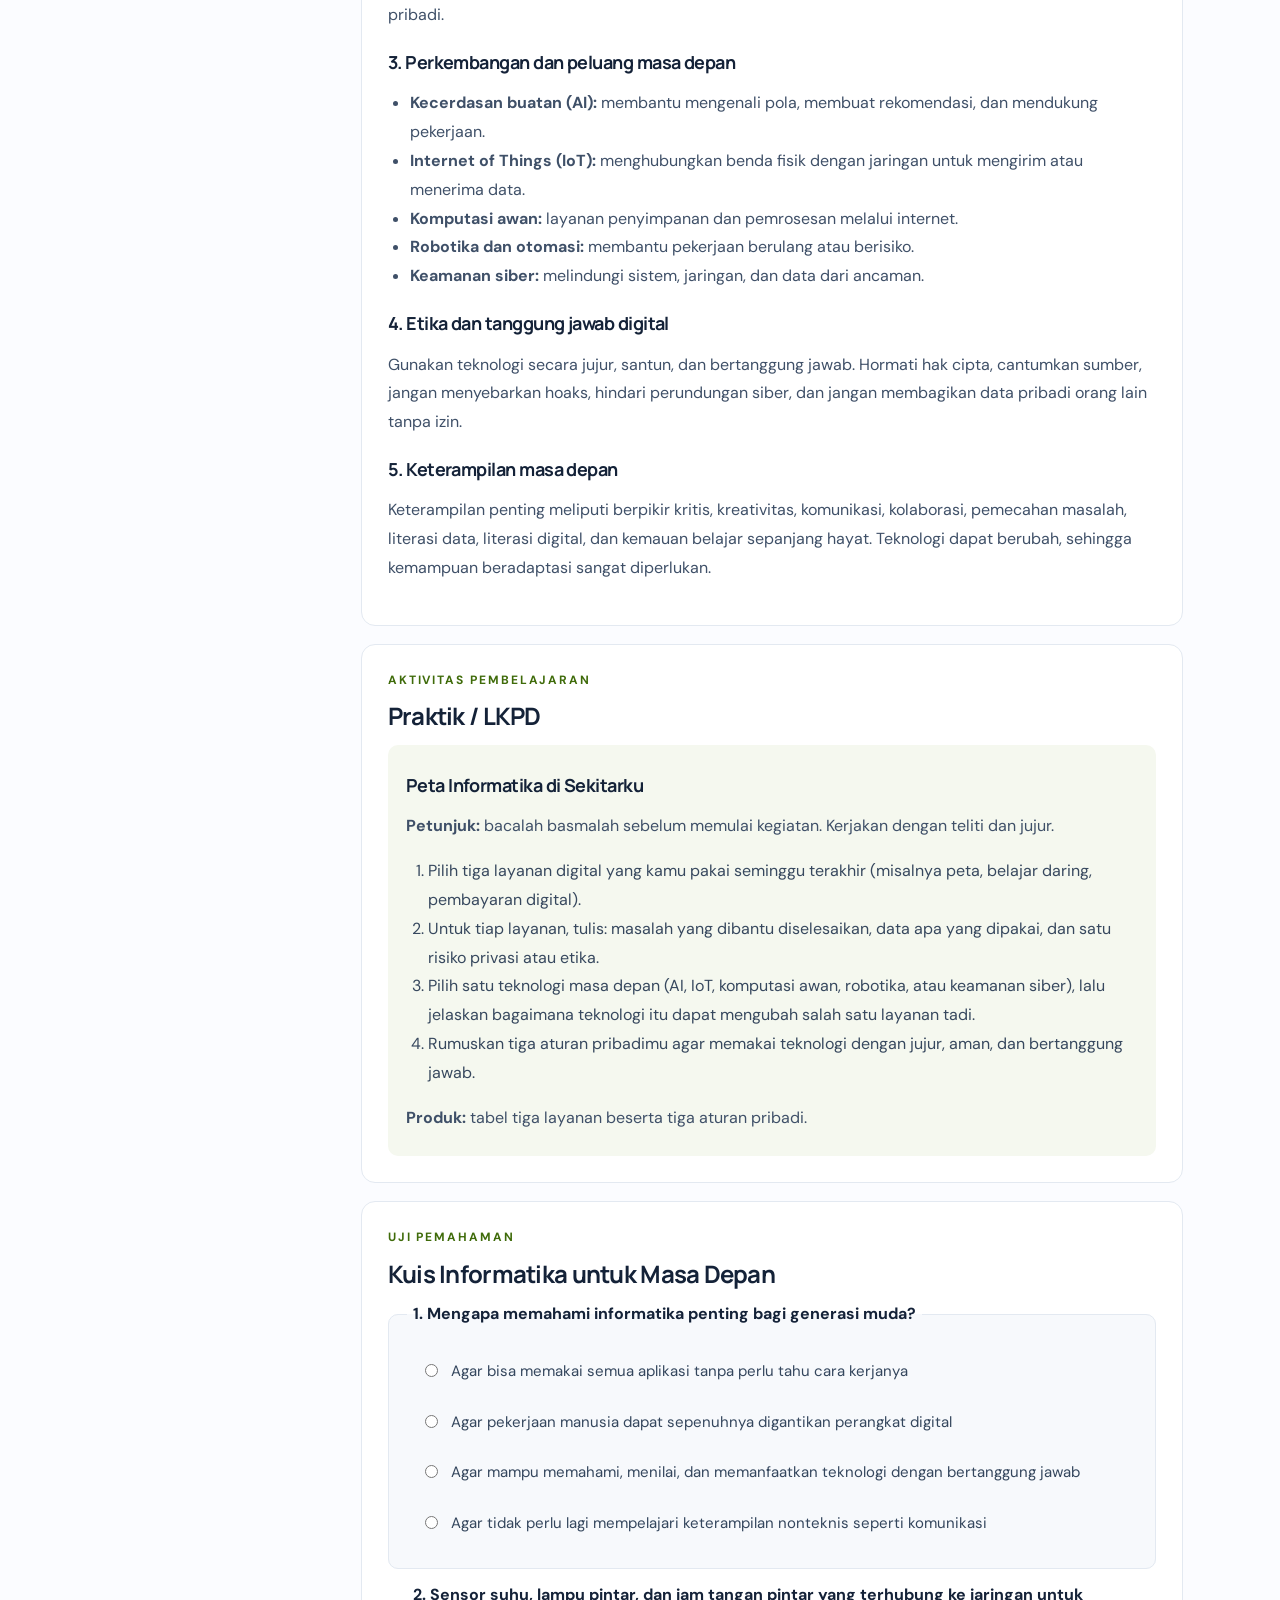
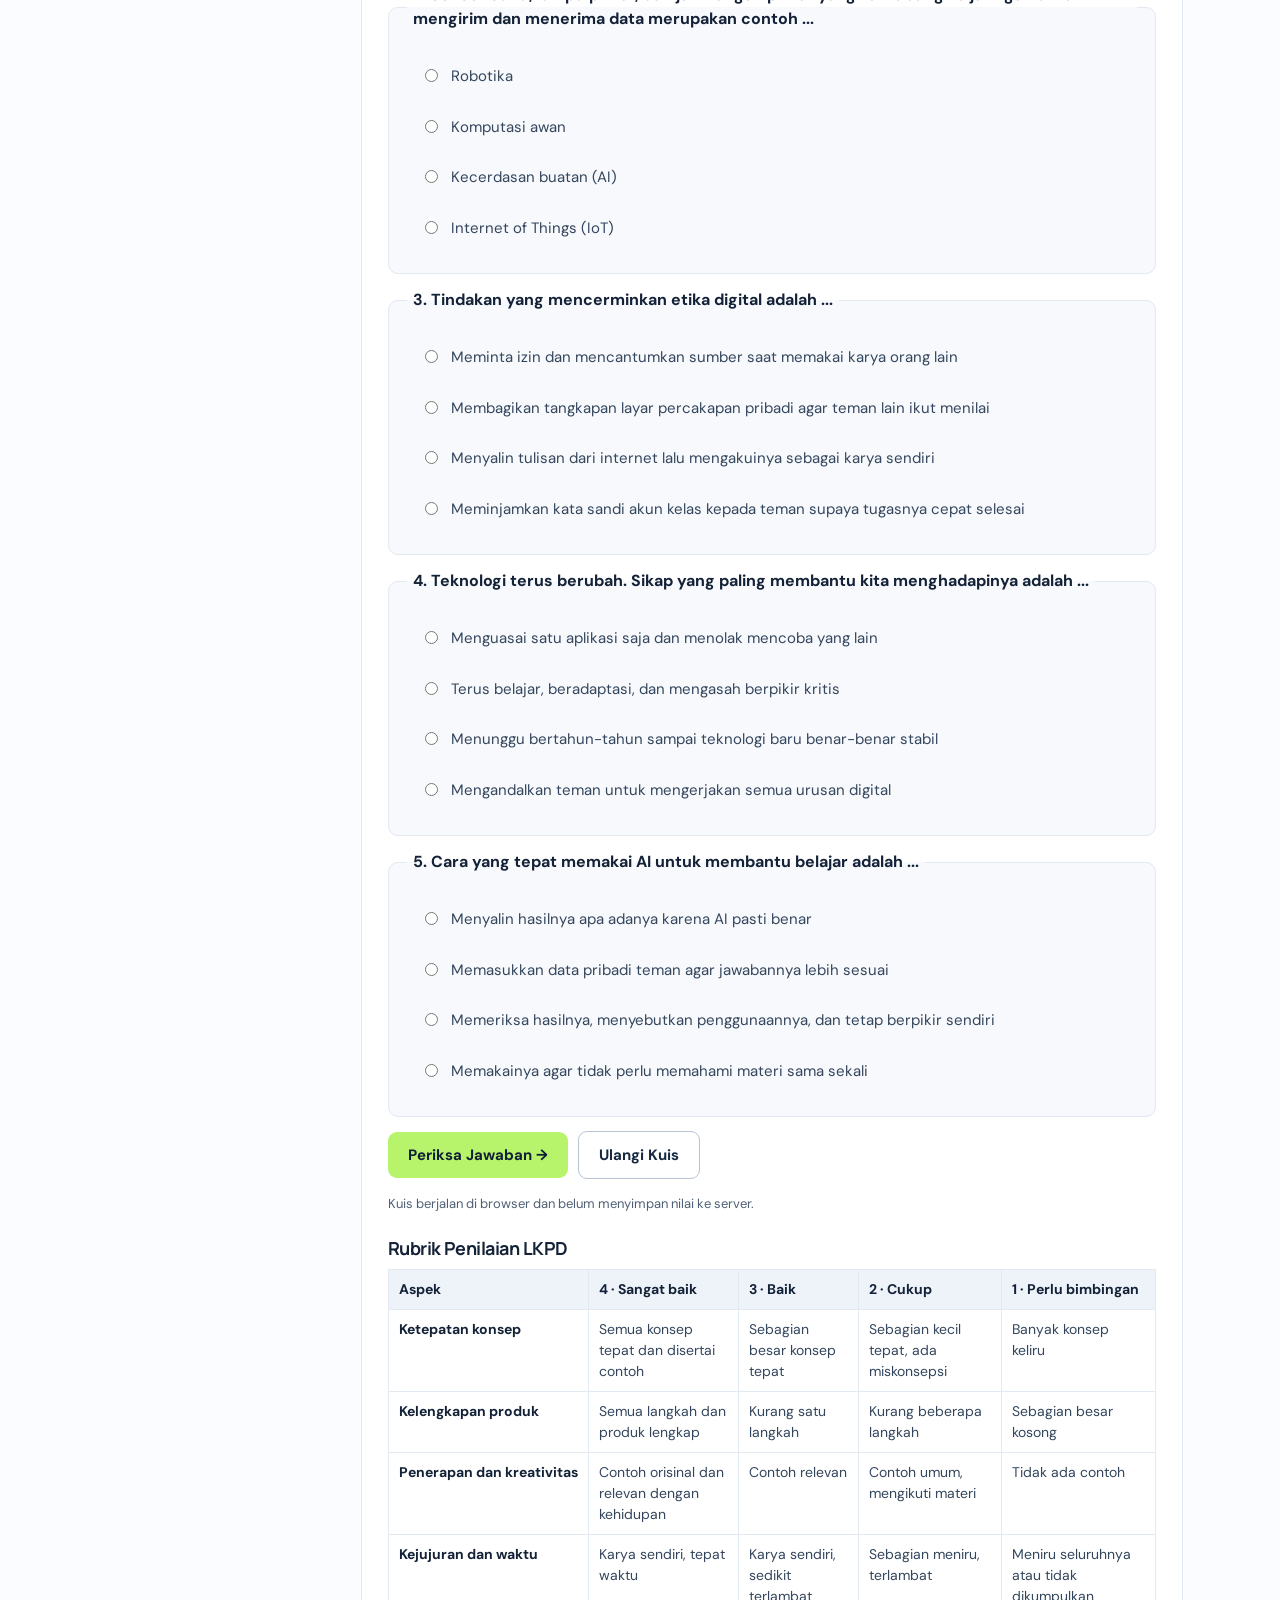
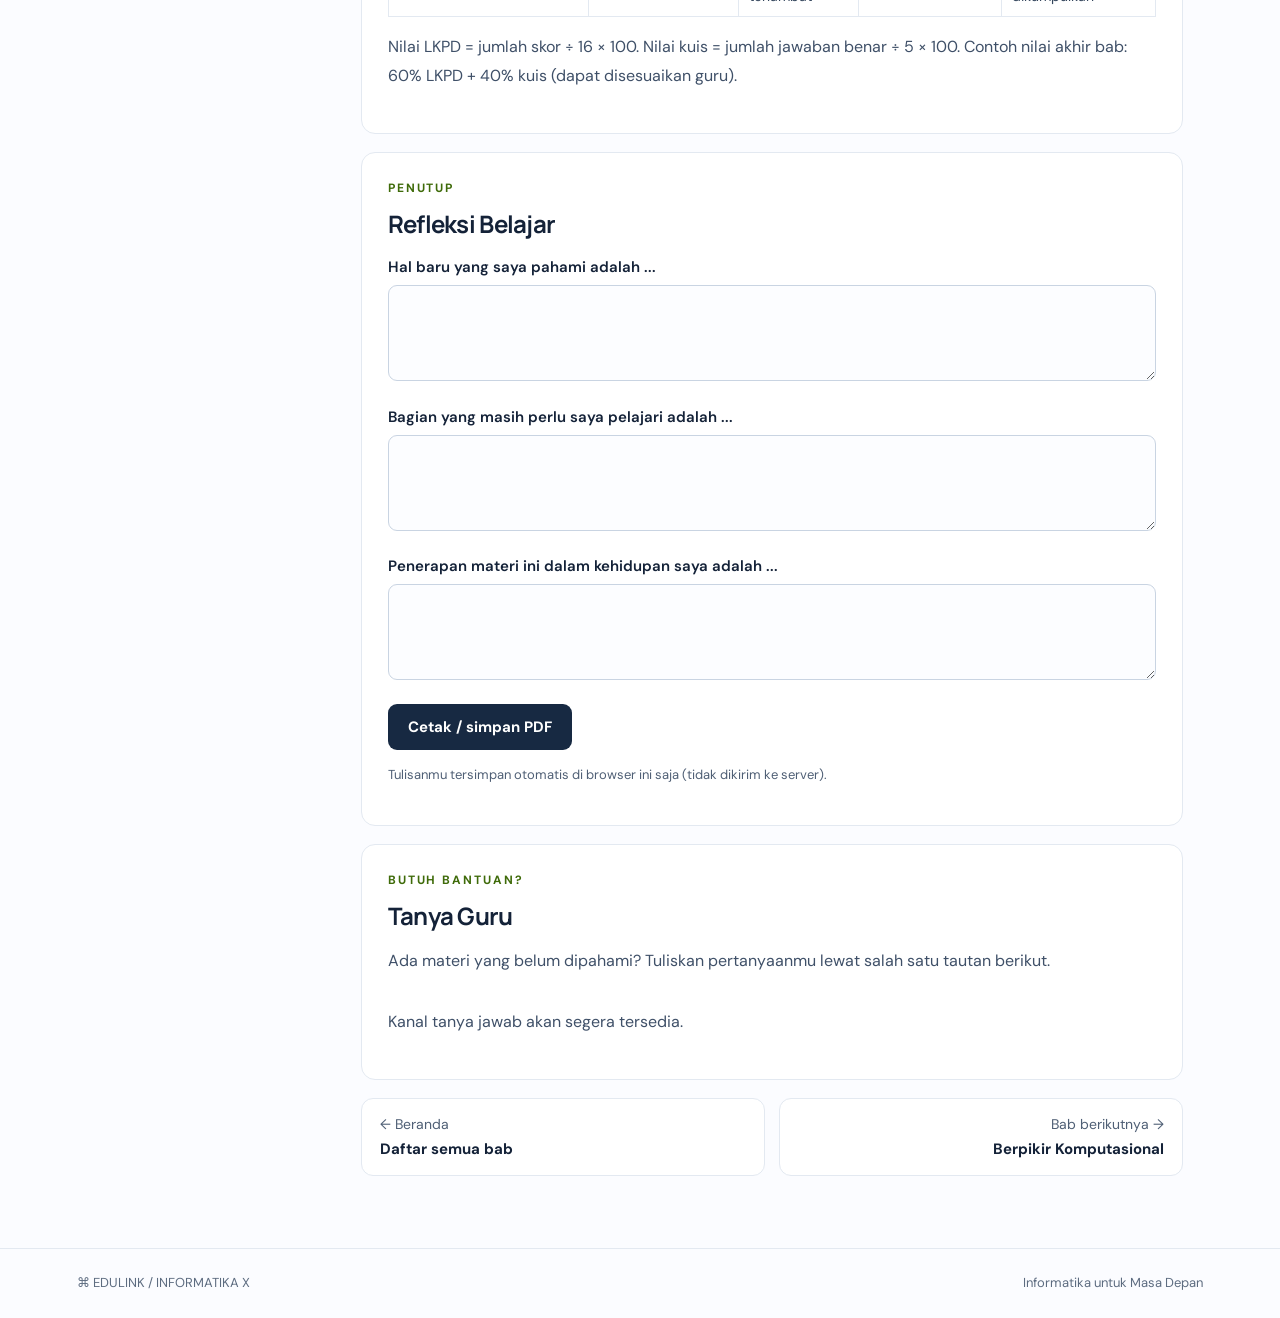
==== commit 97ea0c81: "Add files via upload" ====
--- a/bab1.html
+++ b/bab1.html
@@ -1,29 +1,5 @@
 <!doctype html><html lang="id"><head><meta charset="utf-8"><meta name="viewport" content="width=device-width,initial-scale=1">
-<title>Informatika untuk Masa Depan · Edulink Informatika X</title><meta name="description" content="Peran informatika, teknologi masa depan, etika, dan keterampilan digital."><meta name="theme-color" content="#101f35">
-<meta property="og:title" content="Informatika untuk Masa Depan · Edulink Informatika X"><meta property="og:description" content="Peran informatika, teknologi masa depan, etika, dan keterampilan digital."><meta property="og:type" content="website">
-<link rel="icon" href="data:image/svg+xml,%3Csvg xmlns='http://www.w3.org/2000/svg' viewBox='0 0 32 32'%3E%3Crect width='32' height='32' rx='8' fill='%23b7f36b'/%3E%3Ctext x='16' y='23' font-size='20' text-anchor='middle' fill='%23101f35'%3E%E2%8C%98%3C/text%3E%3C/svg%3E">
-<link rel="preconnect" href="https://fonts.googleapis.com"><link rel="preconnect" href="https://fonts.gstatic.com" crossorigin>
-<link rel="stylesheet" href="https://fonts.googleapis.com/css2?family=DM+Sans:wght@400;500;600;700&family=Manrope:wght@700;800&display=swap">
-<link rel="stylesheet" href="style.css"></head><body data-bab="1" data-judul="Bab 1: Informatika untuk Masa Depan">
-<a class="skip" href="#materi">Lewati ke materi</a>
-<header class="subhero"><a class="back" href="index.html">← Kembali ke beranda</a><div class="eyebrow" style="margin-top:28px">BAB 1 DARI 5</div><h1 style="margin-top:0">Informatika untuk Masa Depan</h1><p>Informatika hadir dalam kehidupan sehari-hari, dunia kerja, pendidikan, layanan publik, dan perkembangan teknologi masa depan.</p></header>
-<div class="layout"><aside class="side" aria-label="Daftar kegiatan"><b>DAFTAR KEGIATAN</b><a href="#identitas">Identitas & tujuan</a><a href="#pemantik">Pemantik</a><a href="#materi">Materi</a><a href="#video">Video belajar</a><a href="#praktik">Praktik / LKPD</a><a href="#asesmen">Asesmen</a><a href="#refleksi">Refleksi</a><a href="#tanya">Tanya Guru</a></aside>
-<main class="content">
-<section id="identitas"><div class="eyebrow">PROFIL PEMBELAJARAN</div><h2>Identitas dan Tujuan Pembelajaran</h2><p><b>Judul bab:</b> Informatika untuk Masa Depan · <b>Mata pelajaran:</b> Informatika · <b>Kelas:</b> X / Fase E</p><p><b>Guru:</b> <span class="ed-empty" data-ed="guru">belum diisi</span> · <b>Sekolah:</b> <span class="ed-empty" data-ed="sekolah">belum diisi</span> · <b>Tahun pelajaran:</b> <span data-ed="tahun">2026/2027</span> · <b>Alokasi waktu:</b> <span class="ed-empty" data-ed="alokasi">belum diisi</span></p><h3>Setelah belajar, kamu mampu:</h3><ul><li>Menjelaskan peran informatika dalam kehidupan dan masyarakat.</li><li>Mengenali perkembangan teknologi digital dan peluang masa depan.</li><li>Menjelaskan pentingnya etika, tanggung jawab, dan literasi digital.</li><li>Mengidentifikasi keterampilan yang diperlukan untuk menghadapi perubahan teknologi.</li></ul><div class="callout"><b>Kriteria keberhasilan:</b> mampu menjelaskan konsep utama bab, menerapkannya dalam contoh, dan menyelesaikan latihan dengan benar.</div></section>
-<section id="pemantik"><div class="eyebrow">MULAI DARI SEKITAR KITA</div><h2>Pemantik / Apersepsi</h2><p>Bayangkan satu pagimu: alarm di ponsel, peta menuju sekolah, belajar daring, lalu membayar jajan dengan dompet digital. Berapa banyak layanan digital yang sudah kamu pakai sebelum siang?</p><ol><li>Apa yang sudah kamu ketahui tentang topik ini?</li><li>Di mana kamu menemukan penerapannya dalam kehidupan sehari-hari?</li><li>Masalah apa yang dapat diselesaikan dengan pengetahuan ini?</li></ol><div class="callout">Diskusikan jawaban awal bersama teman. Setelah belajar, periksa kembali pemahamanmu.</div><div id="pemantikExtra"></div></section>
-<section id="materi"><div class="eyebrow">RINGKASAN MATERI</div><h2>Informatika untuk Masa Depan</h2><h3>1. Apa itu informatika?</h3><p>Informatika adalah bidang ilmu yang mempelajari komputasi, pengolahan informasi, sistem komputer, data, algoritma, dan dampaknya bagi manusia. Informatika tidak hanya tentang menggunakan komputer, tetapi juga memahami cara teknologi dirancang dan dimanfaatkan untuk memecahkan masalah.</p><h3>2. Informatika di sekitar kita</h3><p>Contohnya adalah layanan perbankan digital, peta dan navigasi, pembelajaran daring, layanan kesehatan, perdagangan elektronik, transportasi, serta komunikasi. Teknologi membantu pekerjaan menjadi lebih cepat, tetapi pengguna tetap perlu memeriksa kebenaran informasi dan menjaga data pribadi.</p><h3>3. Perkembangan dan peluang masa depan</h3><ul><li><b>Kecerdasan buatan (AI):</b> membantu mengenali pola, membuat rekomendasi, dan mendukung pekerjaan.</li><li><b>Internet of Things (IoT):</b> menghubungkan benda fisik dengan jaringan untuk mengirim atau menerima data.</li><li><b>Komputasi awan:</b> layanan penyimpanan dan pemrosesan melalui internet.</li><li><b>Robotika dan otomasi:</b> membantu pekerjaan berulang atau berisiko.</li><li><b>Keamanan siber:</b> melindungi sistem, jaringan, dan data dari ancaman.</li></ul><h3>4. Etika dan tanggung jawab digital</h3><p>Gunakan teknologi secara jujur, santun, dan bertanggung jawab. Hormati hak cipta, cantumkan sumber, jangan menyebarkan hoaks, hindari perundungan siber, dan jangan membagikan data pribadi orang lain tanpa izin.</p><h3>5. Keterampilan masa depan</h3><p>Keterampilan penting meliputi berpikir kritis, kreativitas, komunikasi, kolaborasi, pemecahan masalah, literasi data, literasi digital, dan kemauan belajar sepanjang hayat. Teknologi dapat berubah, sehingga kemampuan beradaptasi sangat diperlukan.</p><div id="materiExtra"></div></section>
-<section id="video"><div class="eyebrow">VIDEO PEMBELAJARAN</div><h2>Tonton dan pahami</h2><div id="videoList"><p>Tonton video berikut sesuai arahan guru.</p><a class="resource" target="_blank" rel="noopener" href="https://www.youtube.com/results?search_query=informatika+masa+depan+kelas+10">Cari video pembelajaran di YouTube ↗</a></div></section>
-<section id="praktik"><div class="eyebrow">AKTIVITAS PEMBELAJARAN</div><h2>Praktik / LKPD</h2><div class="task"><h3>Peta Informatika di Sekitarku</h3><p><b>Petunjuk:</b> bacalah basmalah sebelum memulai kegiatan. Kerjakan dengan teliti dan jujur.</p><ol><li>Pilih tiga layanan digital yang kamu pakai seminggu terakhir (misalnya peta, belajar daring, pembayaran digital).</li><li>Untuk tiap layanan, tulis: masalah yang dibantu diselesaikan, data apa yang dipakai, dan satu risiko privasi atau etika.</li><li>Pilih satu teknologi masa depan (AI, IoT, komputasi awan, robotika, atau keamanan siber), lalu jelaskan bagaimana teknologi itu dapat mengubah salah satu layanan tadi.</li><li>Rumuskan tiga aturan pribadimu agar memakai teknologi dengan jujur, aman, dan bertanggung jawab.</li></ol><p><b>Produk:</b> tabel tiga layanan beserta tiga aturan pribadi.</p></div><div id="praktikExtra"></div></section>
-<section id="asesmen"><div class="eyebrow">UJI PEMAHAMAN</div><h2>Kuis Informatika untuk Masa Depan</h2><form id="quiz" novalidate><fieldset class="quiz-q" data-answer="c"><legend>1. Mengapa memahami informatika penting bagi generasi muda?</legend><label><input type="radio" name="q1" value="a"> <span>Agar bisa memakai semua aplikasi tanpa perlu tahu cara kerjanya</span></label><label><input type="radio" name="q1" value="b"> <span>Agar pekerjaan manusia dapat sepenuhnya digantikan perangkat digital</span></label><label><input type="radio" name="q1" value="c"> <span>Agar mampu memahami, menilai, dan memanfaatkan teknologi dengan bertanggung jawab</span></label><label><input type="radio" name="q1" value="d"> <span>Agar tidak perlu lagi mempelajari keterampilan nonteknis seperti komunikasi</span></label><p class="explain" hidden>Informatika bukan sekadar memakai perangkat. Kita perlu memahami cara kerja teknologi agar dapat menilai dan memanfaatkannya secara bertanggung jawab.</p></fieldset><fieldset class="quiz-q" data-answer="d"><legend>2. Sensor suhu, lampu pintar, dan jam tangan pintar yang terhubung ke jaringan untuk mengirim dan menerima data merupakan contoh ...</legend><label><input type="radio" name="q2" value="a"> <span>Robotika</span></label><label><input type="radio" name="q2" value="b"> <span>Komputasi awan</span></label><label><input type="radio" name="q2" value="c"> <span>Kecerdasan buatan (AI)</span></label><label><input type="radio" name="q2" value="d"> <span>Internet of Things (IoT)</span></label><p class="explain" hidden>IoT menghubungkan benda fisik ke jaringan agar dapat bertukar data. Komputasi awan adalah layanan penyimpanan dan pemrosesan lewat internet, sedangkan AI berfokus pada pengenalan pola dan rekomendasi.</p></fieldset><fieldset class="quiz-q" data-answer="a"><legend>3. Tindakan yang mencerminkan etika digital adalah ...</legend><label><input type="radio" name="q3" value="a"> <span>Meminta izin dan mencantumkan sumber saat memakai karya orang lain</span></label><label><input type="radio" name="q3" value="b"> <span>Membagikan tangkapan layar percakapan pribadi agar teman lain ikut menilai</span></label><label><input type="radio" name="q3" value="c"> <span>Menyalin tulisan dari internet lalu mengakuinya sebagai karya sendiri</span></label><label><input type="radio" name="q3" value="d"> <span>Meminjamkan kata sandi akun kelas kepada teman supaya tugasnya cepat selesai</span></label><p class="explain" hidden>Etika digital berarti menghormati hak cipta dan privasi orang lain serta menjaga keamanan akun.</p></fieldset><fieldset class="quiz-q" data-answer="b"><legend>4. Teknologi terus berubah. Sikap yang paling membantu kita menghadapinya adalah ...</legend><label><input type="radio" name="q4" value="a"> <span>Menguasai satu aplikasi saja dan menolak mencoba yang lain</span></label><label><input type="radio" name="q4" value="b"> <span>Terus belajar, beradaptasi, dan mengasah berpikir kritis</span></label><label><input type="radio" name="q4" value="c"> <span>Menunggu bertahun-tahun sampai teknologi baru benar-benar stabil</span></label><label><input type="radio" name="q4" value="d"> <span>Mengandalkan teman untuk mengerjakan semua urusan digital</span></label><p class="explain" hidden>Karena teknologi cepat berubah, kemampuan belajar sepanjang hayat dan beradaptasi lebih penting daripada menguasai satu alat saja.</p></fieldset><fieldset class="quiz-q" data-answer="c"><legend>5. Cara yang tepat memakai AI untuk membantu belajar adalah ...</legend><label><input type="radio" name="q5" value="a"> <span>Menyalin hasilnya apa adanya karena AI pasti benar</span></label><label><input type="radio" name="q5" value="b"> <span>Memasukkan data pribadi teman agar jawabannya lebih sesuai</span></label><label><input type="radio" name="q5" value="c"> <span>Memeriksa hasilnya, menyebutkan penggunaannya, dan tetap berpikir sendiri</span></label><label><input type="radio" name="q5" value="d"> <span>Memakainya agar tidak perlu memahami materi sama sekali</span></label><p class="explain" hidden>AI bisa keliru. Hasilnya perlu diperiksa, penggunaannya disebutkan secara jujur, dan data pribadi orang lain tidak boleh dimasukkan sembarangan.</p></fieldset><div class="quiz-actions"><button class="btn" type="submit">Periksa Jawaban →</button><button class="btn btn-ghost" type="reset" id="quizReset" hidden>Ulangi Kuis</button></div><div class="quiz-result" id="result" role="status" aria-live="polite"></div></form><p class="muted small-note">Kuis berjalan di browser dan belum menyimpan nilai ke server.</p><h3>Rubrik Penilaian LKPD</h3><div class="table-scroll"><table class="rubrik"><thead><tr><th>Aspek</th><th>4 · Sangat baik</th><th>3 · Baik</th><th>2 · Cukup</th><th>1 · Perlu bimbingan</th></tr></thead><tbody>
-<tr><td>Ketepatan konsep</td><td>Semua konsep tepat dan disertai contoh</td><td>Sebagian besar konsep tepat</td><td>Sebagian kecil tepat, ada miskonsepsi</td><td>Banyak konsep keliru</td></tr>
-<tr><td>Kelengkapan produk</td><td>Semua langkah dan produk lengkap</td><td>Kurang satu langkah</td><td>Kurang beberapa langkah</td><td>Sebagian besar kosong</td></tr>
-<tr><td>Penerapan dan kreativitas</td><td>Contoh orisinal dan relevan dengan kehidupan</td><td>Contoh relevan</td><td>Contoh umum, mengikuti materi</td><td>Tidak ada contoh</td></tr>
-<tr><td>Kejujuran dan waktu</td><td>Karya sendiri, tepat waktu</td><td>Karya sendiri, sedikit terlambat</td><td>Sebagian meniru, terlambat</td><td>Meniru seluruhnya atau tidak dikumpulkan</td></tr>
-</tbody></table></div>
-<p class="muted">Nilai LKPD = jumlah skor ÷ 16 × 100. Nilai kuis = jumlah jawaban benar ÷ 5 × 100. Contoh nilai akhir bab: 60% LKPD + 40% kuis (dapat disesuaikan guru).</p><div id="asesmenExtra"></div></section>
-<section id="refleksi"><div class="eyebrow">PENUTUP</div><h2>Refleksi Belajar</h2><div class="reflect"><label for="r1">Hal baru yang saya pahami adalah ...</label><textarea id="r1" data-save="bab1-r1" rows="3"></textarea><label for="r2">Bagian yang masih perlu saya pelajari adalah ...</label><textarea id="r2" data-save="bab1-r2" rows="3"></textarea><label for="r3">Penerapan materi ini dalam kehidupan saya adalah ...</label><textarea id="r3" data-save="bab1-r3" rows="3"></textarea><div class="quiz-actions"><button class="btn btn-dark" type="button" id="printBtn">Cetak / simpan PDF</button></div><p class="muted small-note">Tulisanmu tersimpan otomatis di browser ini saja (tidak dikirim ke server).</p></div></section>
-<section id="tanya"><div class="eyebrow">BUTUH BANTUAN?</div><h2>Tanya Guru</h2><p>Ada materi yang belum dipahami? Tuliskan pertanyaanmu lewat salah satu tautan berikut.</p><div class="ask-grid" id="tanyaLinks"><p class="muted">Kanal tanya jawab akan segera tersedia.</p></div></section>
-<nav class="pager" aria-label="Navigasi bab"><a class="prev" href="index.html"><span>← Beranda</span><strong>Daftar semua bab</strong></a><a class="next" href="bab2.html"><span>Bab berikutnya →</span><strong>Berpikir Komputasional</strong></a></nav>
-</main></div>
-<footer><a href="index.html">⌘ EDULINK / INFORMATIKA X</a><span>Informatika untuk Masa Depan</span></footer>
-<script src="pengaturan.js"></script><script src="script.js"></script></body></html>
+<title>Mengalihkan… · Edulink Informatika X</title>
+<meta http-equiv="refresh" content="0;url=bab.html?b=1">
+<script>location.replace("bab.html?b=1");</script></head>
+<body><p>Mengalihkan ke <a href="bab.html?b=1">Bab 1</a>…</p></body></html>
